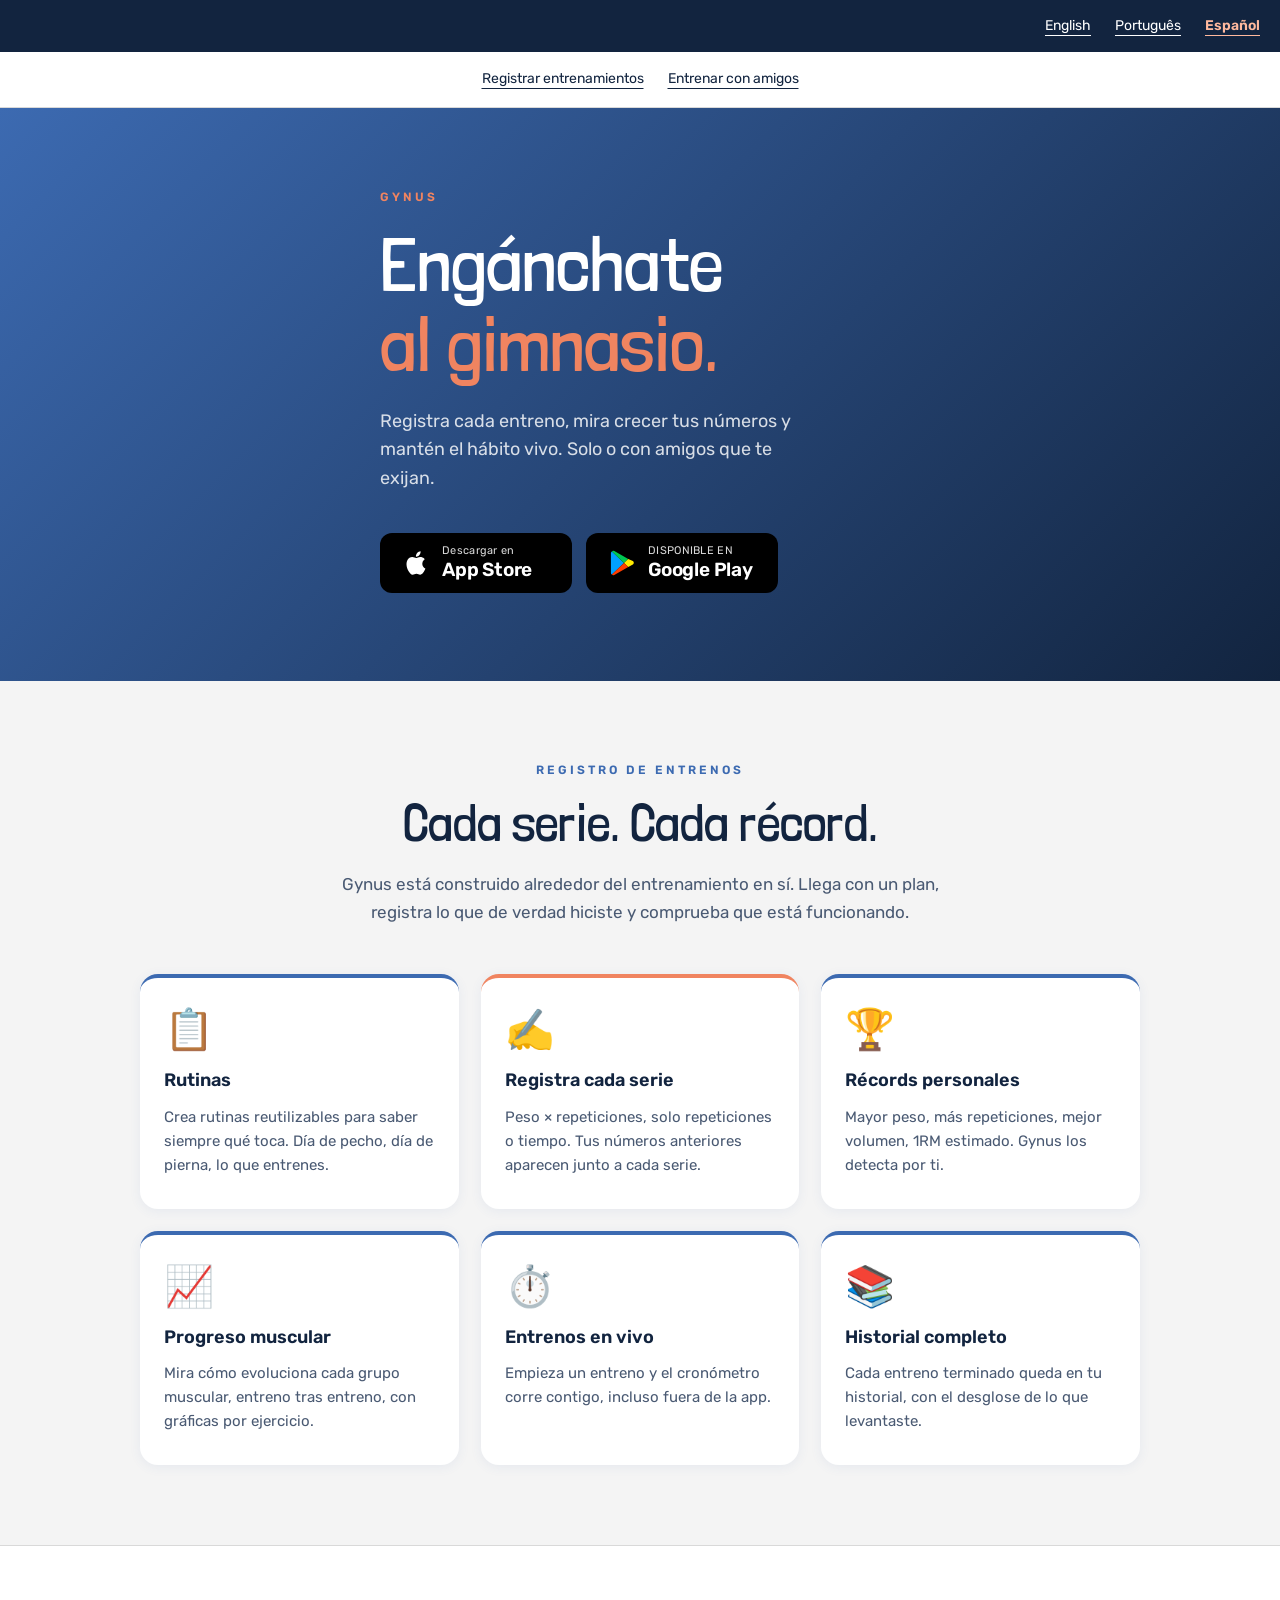
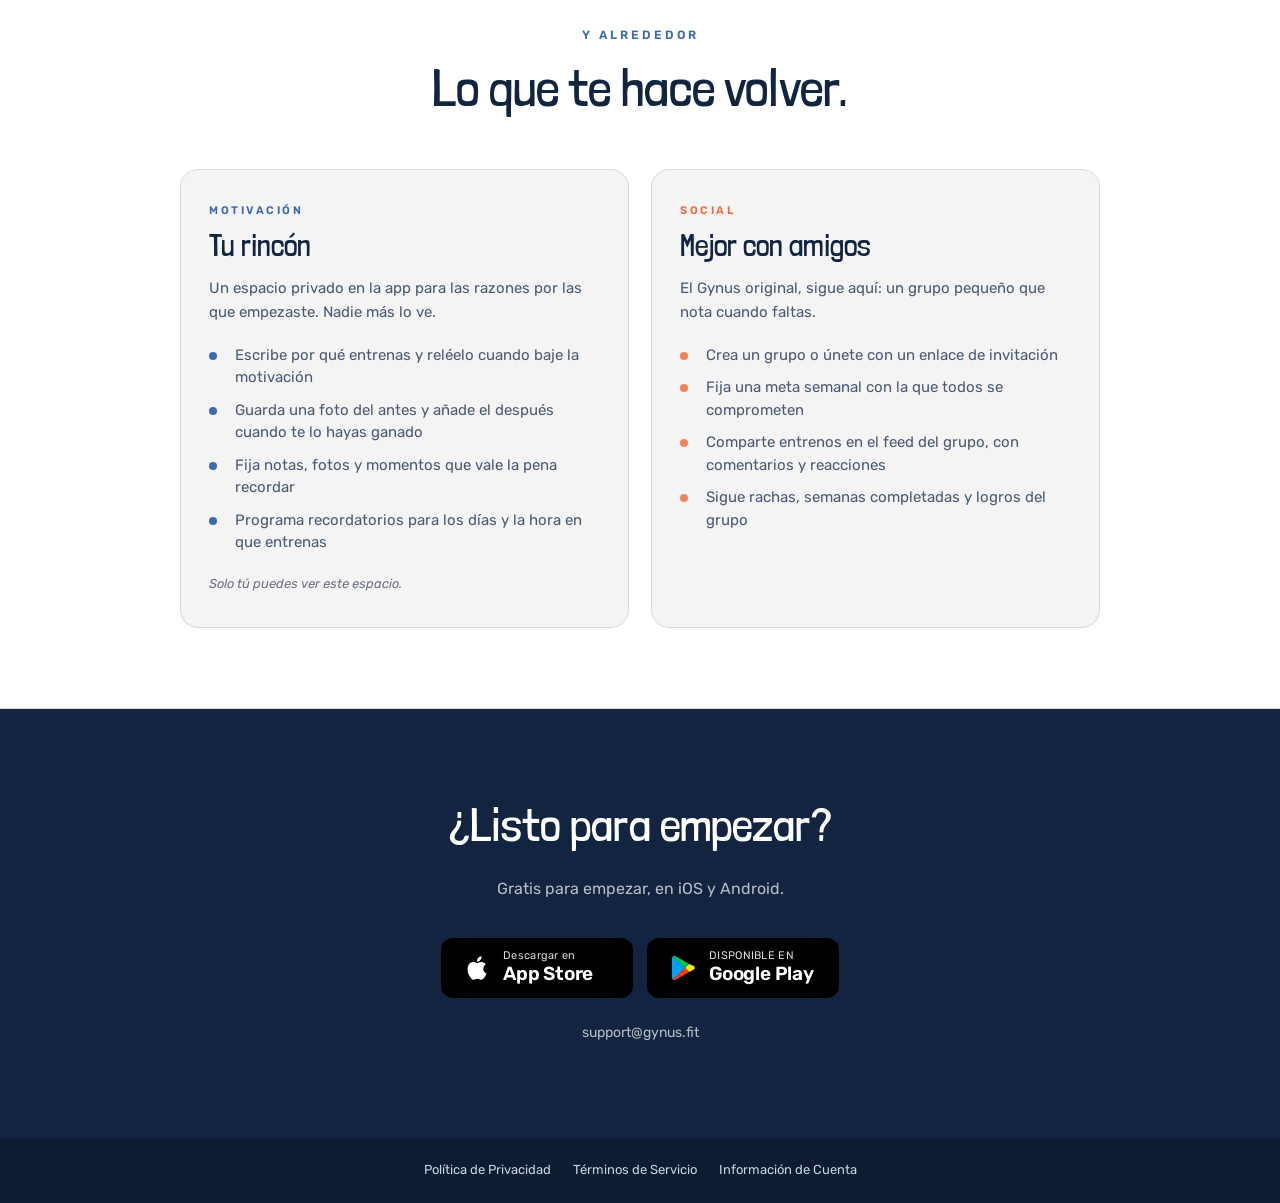
==== es/index.html @ f11f571f "Add static language pages and search discovery metadata" ====
<!DOCTYPE html>
<html lang="es">
  <head>
    <meta charset="UTF-8" />
    <meta name="viewport" content="width=device-width, initial-scale=1.0" />
    <title>Gynus: Registro de Entrenos y Gimnasio</title>
    <meta name="description" content="Gynus es una app de registro de entrenos que te mantiene constante. Crea rutinas, registra cada serie, sigue récords y progreso muscular. Mantente responsable con amigos." />
    <link rel="icon" type="image/png" href="/mascot.png" />
    <link rel="preconnect" href="https://fonts.googleapis.com" />
    <link rel="preconnect" href="https://fonts.gstatic.com" crossorigin />
    <link
      href="https://fonts.googleapis.com/css2?family=Londrina+Solid:wght@300;400&family=Rubik:wght@400;500;600;700&display=swap"
      rel="stylesheet"
    />
    <link rel="stylesheet" href="/styles.css" />
  <link rel="canonical" href="https://gynus.fit/es/" />
    <meta property="og:type" content="website" />
    <meta property="og:site_name" content="Gynus" />
    <meta property="og:title" content="Gynus: Registro de Entrenos y Gimnasio" />
    <meta property="og:description" content="Gynus es una app de registro de entrenos que te mantiene constante. Crea rutinas, registra cada serie, sigue récords y progreso muscular. Mantente responsable con amigos." />
    <meta property="og:url" content="https://gynus.fit/es/" />
    <meta property="og:locale" content="es_ES" />
    <meta property="og:image" content="https://gynus.fit/assets/social-card.png" />
    <meta property="og:image:width" content="1200" />
    <meta property="og:image:height" content="630" />
    <meta property="og:image:alt" content="Gynus — Seu treino. Sua turma." />
    <meta name="twitter:card" content="summary_large_image" />
    <meta name="twitter:title" content="Gynus: Registro de Entrenos y Gimnasio" />
    <meta name="twitter:description" content="Gynus es una app de registro de entrenos que te mantiene constante. Crea rutinas, registra cada serie, sigue récords y progreso muscular. Mantente responsable con amigos." />
    <meta name="twitter:image" content="https://gynus.fit/assets/social-card.png" />
    <meta name="twitter:image:alt" content="Gynus — Seu treino. Sua turma." />
    <link rel="alternate" hreflang="en" href="https://gynus.fit/" />
    <link rel="alternate" hreflang="pt-BR" href="https://gynus.fit/pt-br/" />
    <link rel="alternate" hreflang="es" href="https://gynus.fit/es/" />
    <link rel="alternate" hreflang="x-default" href="https://gynus.fit/" />
    <script type="application/ld+json">{
  "@context": "https://schema.org",
  "@graph": [
    {
      "@type": "WebSite",
      "@id": "https://gynus.fit/#website",
      "url": "https://gynus.fit/",
      "name": "Gynus",
      "inLanguage": [
        "en",
        "pt-BR",
        "es"
      ]
    },
    {
      "@type": "Person",
      "@id": "https://gynus.fit/#developer",
      "name": "Kedson Alves da Silva"
    },
    {
      "@type": "MobileApplication",
      "@id": "https://gynus.fit/#app",
      "name": "Gynus",
      "url": "https://gynus.fit/",
      "description": "Gynus es una app de registro de entrenos que te mantiene constante. Crea rutinas, registra cada serie, sigue récords y progreso muscular. Mantente responsable con amigos.",
      "applicationCategory": "HealthApplication",
      "operatingSystem": [
        "iOS",
        "Android"
      ],
      "inLanguage": [
        "en",
        "pt-BR",
        "es"
      ],
      "author": {
        "@id": "https://gynus.fit/#developer"
      },
      "image": "https://gynus.fit/mascot.png",
      "installUrl": [
        "https://apps.apple.com/app/id6764876378",
        "https://play.google.com/store/apps/details?id=fit.gynus.app"
      ],
      "sameAs": [
        "https://apps.apple.com/app/id6764876378",
        "https://play.google.com/store/apps/details?id=fit.gynus.app"
      ]
    }
  ]
}</script>
  </head>
  <body class="marketing">
    <a class="skip-link" href="#main">Saltar al contenido</a>
    <div class="site">
      <header class="lang-bar"><nav class="language-links" aria-label="Idioma"><a href="/" lang="en" hreflang="en">English</a><a href="/pt-br/" lang="pt-BR" hreflang="pt-BR">Português</a><a href="/es/" lang="es" hreflang="es" aria-current="page">Español</a></nav></header>
<nav class="topic-nav" aria-label="Conoce Gynus"><a href="#track-title">Registrar entrenamientos</a><a href="#groups-title">Entrenar con amigos</a></nav>

      <main class="home-main" id="main">
        <section class="hero" aria-labelledby="hero-title">
          <div class="hero-content">
            <p class="hero-eyebrow">Gynus</p>
            <h1 class="hero-title" id="hero-title">
              <span>Engánchate</span><br />
              <span class="hero-title-accent">al gimnasio.</span>
            </h1>
            <p class="hero-subtitle">Registra cada entreno, mira crecer tus números y mantén el hábito vivo. Solo o con amigos que te exijan.</p>
            <div class="store-buttons">
              <a
                class="store-badge"
                href="https://apps.apple.com/app/id6764876378"
                target="_blank"
                rel="noreferrer"
                aria-label="Download on the App Store"
              >
                <svg width="28" height="34" viewBox="0 0 24 24" fill="white" aria-hidden="true">
                  <path d="M18.71 19.5c-.83 1.24-1.71 2.45-3.05 2.47-1.34.03-1.77-.79-3.29-.79-1.53 0-2 .77-3.27.82-1.31.05-2.3-1.32-3.14-2.53C4.25 17 2.94 12.45 4.7 9.39c.87-1.52 2.43-2.48 4.12-2.51 1.28-.02 2.5.87 3.29.87.78 0 2.26-1.07 3.8-.91.65.03 2.47.26 3.64 1.98-.09.06-2.17 1.28-2.15 3.81.03 3.02 2.65 4.03 2.68 4.04-.03.07-.42 1.44-1.38 2.83M13 3.5c.73-.83 1.94-1.46 2.94-1.5.13 1.17-.34 2.35-1.04 3.19-.69.85-1.83 1.51-2.95 1.42-.15-1.15.41-2.35 1.05-3.11z" />
                </svg>
                <span class="store-badge-text">
                  <span class="store-badge-sub">Descargar en</span>
                  <span class="store-badge-name">App Store</span>
                </span>
              </a>
              <a
                class="store-badge"
                href="https://play.google.com/store/apps/details?id=fit.gynus.app"
                target="_blank"
                rel="noreferrer"
                aria-label="Get it on Google Play"
              >
                <svg width="28" height="34" viewBox="0 0 48 48" aria-hidden="true">
                  <path fill="#00A0FF" d="M6.7 4.2A3.1 3.1 0 0 0 5 7v34a3.1 3.1 0 0 0 1.7 2.8L27.5 24 6.7 4.2z" />
                  <path fill="#00C853" d="m27.5 24 7.2-6.9L10.8 3.5a3.2 3.2 0 0 0-4.1.7L27.5 24z" />
                  <path fill="#FFEA00" d="m34.7 17.1-7.2 6.9 7.2 6.9 7.9-4.5c2.2-1.3 2.2-4.5 0-5.8l-7.9-3.5z" />
                  <path fill="#FF3D00" d="M6.7 43.8a3.2 3.2 0 0 0 4.1.7l23.9-13.6-7.2-6.9L6.7 43.8z" />
                </svg>
                <span class="store-badge-text">
                  <span class="store-badge-sub">DISPONIBLE EN</span>
                  <span class="store-badge-name">Google Play</span>
                </span>
              </a>
            </div>
          </div>


        </section>


        <section class="features" aria-labelledby="track-title">
          <p class="features-eyebrow">Registro de entrenos</p>
          <h2 class="features-title" id="track-title">Cada serie. Cada récord.</h2>
          <p class="features-lead">Gynus está construido alrededor del entrenamiento en sí. Llega con un plan, registra lo que de verdad hiciste y comprueba que está funcionando.</p>
          <div class="cards-grid">
            <div class="feat-card">
              <span class="feat-icon" aria-hidden="true">📋</span>
              <h3 class="feat-title">Rutinas</h3>
              <p class="feat-body">Crea rutinas reutilizables para saber siempre qué toca. Día de pecho, día de pierna, lo que entrenes.</p>
            </div>
            <div class="feat-card">
              <span class="feat-icon" aria-hidden="true">✍️</span>
              <h3 class="feat-title">Registra cada serie</h3>
              <p class="feat-body">Peso × repeticiones, solo repeticiones o tiempo. Tus números anteriores aparecen junto a cada serie.</p>
            </div>
            <div class="feat-card">
              <span class="feat-icon" aria-hidden="true">🏆</span>
              <h3 class="feat-title">Récords personales</h3>
              <p class="feat-body">Mayor peso, más repeticiones, mejor volumen, 1RM estimado. Gynus los detecta por ti.</p>
            </div>
            <div class="feat-card">
              <span class="feat-icon" aria-hidden="true">📈</span>
              <h3 class="feat-title">Progreso muscular</h3>
              <p class="feat-body">Mira cómo evoluciona cada grupo muscular, entreno tras entreno, con gráficas por ejercicio.</p>
            </div>
            <div class="feat-card">
              <span class="feat-icon" aria-hidden="true">⏱️</span>
              <h3 class="feat-title">Entrenos en vivo</h3>
              <p class="feat-body">Empieza un entreno y el cronómetro corre contigo, incluso fuera de la app.</p>
            </div>
            <div class="feat-card">
              <span class="feat-icon" aria-hidden="true">📚</span>
              <h3 class="feat-title">Historial completo</h3>
              <p class="feat-body">Cada entreno terminado queda en tu historial, con el desglose de lo que levantaste.</p>
            </div>
          </div>
        </section>


        <section class="section-alt" aria-labelledby="more-title">
          <p class="features-eyebrow">Y alrededor</p>
          <h2 class="features-title" id="more-title">Lo que te hace volver.</h2>
          <div class="duo-row">
            <div class="duo-card">
              <p class="duo-eyebrow">Motivación</p>
              <h3 class="duo-title">Tu rincón</h3>
              <p class="duo-body">Un espacio privado en la app para las razones por las que empezaste. Nadie más lo ve.</p>
              <ul class="duo-list">
                <li>Escribe por qué entrenas y reléelo cuando baje la motivación</li>
                <li>Guarda una foto del antes y añade el después cuando te lo hayas ganado</li>
                <li>Fija notas, fotos y momentos que vale la pena recordar</li>
                <li>Programa recordatorios para los días y la hora en que entrenas</li>
              </ul>
              <p class="privacy-note">Solo tú puedes ver este espacio.</p>
            </div>
            <div class="duo-card">
              <p class="duo-eyebrow">Social</p>
              <h3 class="duo-title" id="groups-title">Mejor con amigos</h3>
              <p class="duo-body">El Gynus original, sigue aquí: un grupo pequeño que nota cuando faltas.</p>
              <ul class="duo-list">
                <li>Crea un grupo o únete con un enlace de invitación</li>
                <li>Fija una meta semanal con la que todos se comprometen</li>
                <li>Comparte entrenos en el feed del grupo, con comentarios y reacciones</li>
                <li>Sigue rachas, semanas completadas y logros del grupo</li>
              </ul>
            </div>
          </div>
        </section>

        <section class="cta" aria-labelledby="cta-title">
          <h2 class="cta-title" id="cta-title">¿Listo para empezar?</h2>
          <p class="cta-sub">Gratis para empezar, en iOS y Android.</p>
          <div class="store-buttons">
            <a
              class="store-badge"
              href="https://apps.apple.com/app/id6764876378"
              target="_blank"
              rel="noreferrer"
              aria-label="Download on the App Store"
            >
              <svg width="28" height="34" viewBox="0 0 24 24" fill="white" aria-hidden="true">
                <path d="M18.71 19.5c-.83 1.24-1.71 2.45-3.05 2.47-1.34.03-1.77-.79-3.29-.79-1.53 0-2 .77-3.27.82-1.31.05-2.3-1.32-3.14-2.53C4.25 17 2.94 12.45 4.7 9.39c.87-1.52 2.43-2.48 4.12-2.51 1.28-.02 2.5.87 3.29.87.78 0 2.26-1.07 3.8-.91.65.03 2.47.26 3.64 1.98-.09.06-2.17 1.28-2.15 3.81.03 3.02 2.65 4.03 2.68 4.04-.03.07-.42 1.44-1.38 2.83M13 3.5c.73-.83 1.94-1.46 2.94-1.5.13 1.17-.34 2.35-1.04 3.19-.69.85-1.83 1.51-2.95 1.42-.15-1.15.41-2.35 1.05-3.11z" />
              </svg>
              <span class="store-badge-text">
                <span class="store-badge-sub">Descargar en</span>
                <span class="store-badge-name">App Store</span>
              </span>
            </a>
            <a
              class="store-badge"
              href="https://play.google.com/store/apps/details?id=fit.gynus.app"
              target="_blank"
              rel="noreferrer"
              aria-label="Get it on Google Play"
            >
              <svg width="28" height="34" viewBox="0 0 48 48" aria-hidden="true">
                <path fill="#00A0FF" d="M6.7 4.2A3.1 3.1 0 0 0 5 7v34a3.1 3.1 0 0 0 1.7 2.8L27.5 24 6.7 4.2z" />
                <path fill="#00C853" d="m27.5 24 7.2-6.9L10.8 3.5a3.2 3.2 0 0 0-4.1.7L27.5 24z" />
                <path fill="#FFEA00" d="m34.7 17.1-7.2 6.9 7.2 6.9 7.9-4.5c2.2-1.3 2.2-4.5 0-5.8l-7.9-3.5z" />
                <path fill="#FF3D00" d="M6.7 43.8a3.2 3.2 0 0 0 4.1.7l23.9-13.6-7.2-6.9L6.7 43.8z" />
              </svg>
              <span class="store-badge-text">
                <span class="store-badge-sub">DISPONIBLE EN</span>
                <span class="store-badge-name">Google Play</span>
              </span>
            </a>
          </div>
          <p class="support">
            <a href="mailto:support@gynus.fit">support@gynus.fit</a>
          </p>
        </section>
      </main>

      <footer class="site-footer">
        <nav class="footer-nav" aria-label="Footer">
          <a href="/privacy.html">Política de Privacidad</a>
          <a href="/terms.html">Términos de Servicio</a>
          <a href="/accountInfo.html">Información de Cuenta</a>
        </nav>
      </footer>
    </div>


  </body>
</html>
---- styles.css ----
:root {
  color-scheme: light;
  --bg: #f4f4f4;
  --surface: #ffffff;
  --border: #d9d9d9;
  --text: #12243f;
  --text-soft: #4a5a73;
  --muted: #6b7280;
  --primary: #3c6ab1;
  --primary-deep: #12243f;
  --accent: #f08460;
  --accent-deep: #ee6a3e;
  --font-body: "Rubik", -apple-system, BlinkMacSystemFont, "Segoe UI", sans-serif;
  --font-display: "Londrina Solid", -apple-system, BlinkMacSystemFont, sans-serif;
}

* {
  box-sizing: border-box;
}

html,
body {
  min-height: 100%;
}

body {
  margin: 0;
  background: var(--bg);
  color: var(--text);
  font-family: var(--font-body);
  line-height: 1.6;
  -webkit-font-smoothing: antialiased;
  -moz-osx-font-smoothing: grayscale;
}

a {
  color: inherit;
}

img {
  max-width: 100%;
  display: block;
  border-radius: 60px;
}

/* ─── Shared site primitives ─── */

.site {
  min-height: 100vh;
  display: flex;
  flex-direction: column;
}

.lang-bar {
  display: flex;
  justify-content: flex-end;
  padding: 10px 20px;
  background: var(--primary-deep);
}

.lang-select {
  background: transparent;
  border: 1px solid rgba(255, 255, 255, 0.3);
  color: rgba(255, 255, 255, 0.85);
  padding: 5px 12px;
  font-size: 13px;
  font-family: inherit;
  border-radius: 6px;
  cursor: pointer;
}

.lang-select:hover {
  border-color: rgba(255, 255, 255, 0.6);
}

.lang-content {
  display: contents;
}

.lang-content[hidden] {
  display: none;
}

.site-footer {
  background: #0d1c30;
  padding: 22px 24px;
  text-align: center;
}

.footer-nav {
  display: flex;
  justify-content: center;
  gap: 22px;
  flex-wrap: wrap;
}

.footer-nav a {
  color: rgba(255, 255, 255, 0.5);
  text-decoration: none;
  font-size: 13px;
}

.footer-nav a:hover,
.footer-nav a[aria-current="page"] {
  color: rgba(255, 255, 255, 0.9);
  text-decoration: underline;
}

/* ─── Home page (index.html) ─── */

.home-main {
  flex: 1;
  display: flex;
  flex-direction: column;
}

.hero {
  background: linear-gradient(135deg, var(--primary) 0%, var(--primary-deep) 100%);
  padding: 80px 24px 88px;
  display: flex;
  align-items: center;
  justify-content: center;
  gap: 56px;
  min-height: 480px;
}

.hero-content {
  max-width: 520px;
  flex: 1;
}

.hero-eyebrow {
  font-size: 12px;
  letter-spacing: 3px;
  color: var(--accent);
  text-transform: uppercase;
  font-weight: 600;
  margin: 0 0 18px;
}

.hero-title {
  font-family: var(--font-display);
  font-weight: 300;
  font-size: clamp(48px, 7vw, 76px);
  line-height: 1.05;
  color: #ffffff;
  margin: 0 0 22px;
}

.hero-title-accent {
  color: var(--accent);
}

.hero-subtitle {
  font-size: 18px;
  color: rgba(255, 255, 255, 0.82);
  line-height: 1.6;
  margin: 0 0 40px;
  max-width: 440px;
}

.hero-mascot {
  flex-shrink: 0;
  width: 280px;
  background: #F4F4F4;
  border-radius: 50%;
  padding: 28px;
  box-shadow: 0 20px 60px rgba(0, 0, 0, 0.28);
  aspect-ratio: 1;
  display: flex;
  align-items: center;
  justify-content: center;
}

.hero-mascot img {
  width: 100%;
  height: 100%;
  object-fit: contain;
}

.store-buttons {
  display: flex;
  gap: 14px;
  flex-wrap: wrap;
  align-items: center;
}

.store-badge {
  display: inline-flex;
  align-items: center;
  gap: 12px;
  background: #000;
  color: #fff;
  padding: 12px 22px;
  border-radius: 12px;
  text-decoration: none;
  height: 60px;
  min-width: 192px;
  transition: transform 0.15s ease, box-shadow 0.15s ease;
}

.store-badge:hover {
  transform: translateY(-2px);
  box-shadow: 0 8px 20px rgba(0, 0, 0, 0.3);
}

.store-badge svg {
  flex-shrink: 0;
}

.store-badge-text {
  display: flex;
  flex-direction: column;
  line-height: 1.1;
  text-align: left;
}

.store-badge-sub {
  font-size: 11px;
  opacity: 0.85;
  letter-spacing: 0.3px;
  margin-bottom: 2px;
}

.store-badge-name {
  font-size: 19px;
  font-weight: 600;
  letter-spacing: -0.2px;
}

.features {
  background: var(--bg);
  padding: 80px 24px;
  text-align: center;
}

.features-eyebrow {
  font-size: 12px;
  letter-spacing: 3px;
  color: var(--primary);
  text-transform: uppercase;
  font-weight: 600;
  margin: 0 0 14px;
}

.features-title {
  font-family: var(--font-display);
  font-weight: 300;
  font-size: clamp(36px, 5vw, 52px);
  color: var(--text);
  margin: 0 0 52px;
  line-height: 1.1;
}

.features-lead {
  font-size: 17px;
  color: var(--text-soft);
  max-width: 620px;
  margin: -32px auto 48px;
  line-height: 1.6;
}

.cards-row {
  display: flex;
  gap: 22px;
  justify-content: center;
  max-width: 920px;
  margin: 0 auto;
}

/* Detailed workout feature grid. */
.cards-grid {
  display: grid;
  grid-template-columns: repeat(3, 1fr);
  gap: 22px;
  max-width: 1000px;
  margin: 0 auto;
  text-align: left;
}

.cards-grid .feat-card {
  text-align: left;
}

/* Paired feature sections. */
.section-alt {
  background: var(--surface);
  padding: 80px 24px;
  text-align: center;
  border-top: 1px solid var(--border);
  border-bottom: 1px solid var(--border);
}

.duo-row {
  display: grid;
  grid-template-columns: repeat(2, 1fr);
  gap: 22px;
  max-width: 920px;
  margin: 0 auto;
  text-align: left;
}

.duo-card {
  background: var(--bg);
  border: 1px solid var(--border);
  border-radius: 18px;
  padding: 32px 28px;
}

.duo-eyebrow {
  font-size: 11px;
  letter-spacing: 2.5px;
  text-transform: uppercase;
  font-weight: 600;
  color: var(--primary);
  margin: 0 0 10px;
}

.duo-card:nth-child(2) .duo-eyebrow {
  color: var(--accent-deep);
}

.duo-title {
  font-family: var(--font-display);
  font-weight: 300;
  font-size: 30px;
  line-height: 1.15;
  color: var(--text);
  margin: 0 0 12px;
}

.duo-body {
  font-size: 15px;
  color: var(--text-soft);
  margin: 0 0 20px;
}

.duo-list {
  list-style: none;
  margin: 0;
  padding: 0;
  display: flex;
  flex-direction: column;
  gap: 10px;
}

.duo-list li {
  font-size: 15px;
  color: var(--text-soft);
  padding-left: 26px;
  position: relative;
  line-height: 1.5;
}

.duo-list li::before {
  content: "";
  position: absolute;
  left: 0;
  top: 8px;
  width: 8px;
  height: 8px;
  border-radius: 50%;
  background: var(--primary);
}

.duo-card:nth-child(2) .duo-list li::before {
  background: var(--accent);
}

.privacy-note {
  margin: 20px 0 0;
  font-size: 13px;
  color: var(--muted);
  font-style: italic;
}

.feat-card {
  background: var(--surface);
  border-radius: 18px;
  padding: 32px 24px;
  flex: 1;
  text-align: center;
  border-top: 4px solid var(--primary);
  min-width: 0;
  box-shadow: 0 2px 12px rgba(60, 106, 177, 0.08);
}

.feat-card:nth-child(2) {
  border-top-color: var(--accent);
}

.feat-icon {
  font-size: 40px;
  margin-bottom: 16px;
  display: block;
  line-height: 1;
}

.feat-title {
  font-weight: 600;
  font-size: 18px;
  color: var(--text);
  margin: 0 0 10px;
}

.feat-body {
  font-size: 15px;
  color: var(--text-soft);
  line-height: 1.6;
  margin: 0;
}

.cta {
  background: var(--primary-deep);
  padding: 80px 24px;
  text-align: center;
}

.cta-title {
  font-family: var(--font-display);
  font-weight: 300;
  font-size: clamp(32px, 4.5vw, 46px);
  color: #fff;
  margin: 0 0 14px;
}

.cta-sub {
  font-size: 16px;
  color: rgba(255, 255, 255, 0.7);
  margin: 0 0 36px;
}

.cta .store-buttons {
  justify-content: center;
}

.support {
  margin-top: 24px;
  font-size: 14px;
  color: rgba(255, 255, 255, 0.5);
}

.support a {
  color: rgba(255, 255, 255, 0.7);
  text-decoration: none;
}

.support a:hover {
  color: #fff;
  text-decoration: underline;
}

/* ─── Legal pages (privacy.html, terms.html, accountInfo.html) ─── */

.page-main {
  flex: 1;
  display: flex;
  flex-direction: column;
  width: min(960px, calc(100% - 32px));
  margin: 0 auto;
  padding: 32px 0 32px;
}

.page-main-narrow {
  width: min(800px, calc(100% - 32px));
}

.panel {
  background: var(--surface);
  border: 1px solid var(--border);
  border-radius: 12px;
  padding: 32px;
}

.legal-panel h1 {
  font-family: var(--font-display);
  font-weight: 300;
  font-size: clamp(2rem, 5vw, 3rem);
  line-height: 1.1;
  margin: 0 0 12px;
  color: var(--text);
}

.legal-panel h2 {
  margin: 32px 0 12px;
  font-size: 1.35rem;
  line-height: 1.2;
  color: var(--text);
}

.legal-panel h3 {
  margin: 24px 0 12px;
  font-size: 1.05rem;
  line-height: 1.3;
  color: var(--text);
}

.legal-panel p,
.legal-panel li {
  font-size: 1rem;
}

.legal-panel p {
  margin: 0 0 16px;
}

.legal-panel ul {
  margin: 0 0 16px 20px;
  padding: 0;
}

.meta {
  color: var(--muted);
  margin-top: 0;
}

.back-link {
  display: inline-block;
  margin-bottom: 16px;
  text-decoration: none;
  color: var(--primary);
  font-weight: 500;
}

.back-link:hover {
  text-decoration: underline;
}

/* ─── Buttons used by accountInfo.html ─── */

.button {
  display: inline-block;
  padding: 12px 18px;
  border: 1px solid var(--text);
  border-radius: 10px;
  text-decoration: none;
  font-weight: 600;
  margin-top: 8px;
}

.button-primary {
  background: var(--accent-deep);
  color: #fff;
  border-color: var(--accent-deep);
}

.button-primary:hover {
  background: var(--accent);
  border-color: var(--accent);
}

/* ─── Plan import handoff ─── */

.import-main {
  flex: 1;
  display: grid;
  place-items: center;
  padding-top: max(56px, env(safe-area-inset-top));
  padding-right: max(24px, env(safe-area-inset-right));
  padding-bottom: max(56px, env(safe-area-inset-bottom));
  padding-left: max(24px, env(safe-area-inset-left));
  background:
    radial-gradient(circle at 12% 18%, rgba(240, 132, 96, 0.25), transparent 30%),
    linear-gradient(135deg, var(--primary) 0%, var(--primary-deep) 100%);
}

.import-card {
  width: min(620px, 100%);
  padding: 44px;
  border-radius: 28px;
  background: var(--surface);
  border-top: 5px solid var(--accent);
  box-shadow: 0 24px 70px rgba(6, 18, 35, 0.3);
  text-align: center;
}

.import-logo {
  width: 172px;
  height: auto;
  margin: 0 auto 22px;
  border-radius: 0;
}

.import-eyebrow {
  margin: 0 0 10px;
  color: var(--accent-deep);
  font-size: 12px;
  font-weight: 600;
  letter-spacing: 3px;
  text-transform: uppercase;
}

.import-title {
  margin: 0 0 16px;
  color: var(--text);
  font-family: var(--font-display);
  font-size: clamp(42px, 7vw, 60px);
  font-weight: 300;
  line-height: 1.05;
}

.import-copy {
  max-width: 460px;
  margin: 0 auto 24px;
  color: var(--text-soft);
  font-size: 17px;
}

.import-status {
  display: flex;
  align-items: center;
  justify-content: center;
  gap: 10px;
  min-height: 28px;
  margin-bottom: 20px;
  color: var(--primary);
  font-size: 14px;
  font-weight: 600;
}

.import-spinner {
  width: 18px;
  height: 18px;
  border: 2px solid rgba(60, 106, 177, 0.2);
  border-top-color: var(--primary);
  border-radius: 50%;
  animation: import-spin 0.8s linear infinite;
}

.import-spinner[hidden] {
  display: none;
}

@keyframes import-spin {
  to { transform: rotate(360deg); }
}

.import-open.button {
  display: block;
  max-width: 320px;
  margin: 0 auto;
  padding: 14px 24px;
  border-radius: 999px;
  font-size: 17px;
}

.import-install {
  max-width: 420px;
  margin: 20px auto 18px;
  color: var(--muted);
  font-size: 14px;
  line-height: 1.5;
}

.import-store-buttons {
  justify-content: center;
}

.import-page .lang-bar {
  padding-top: max(10px, env(safe-area-inset-top));
  padding-right: max(20px, env(safe-area-inset-right));
  padding-left: max(20px, env(safe-area-inset-left));
}

.import-page .site-footer {
  padding-right: max(24px, env(safe-area-inset-right));
  padding-bottom: max(22px, calc(env(safe-area-inset-bottom) + 12px));
  padding-left: max(24px, env(safe-area-inset-left));
}

/* ─── Responsive ─── */

@media (max-width: 760px) {
  .hero {
    flex-direction: column;
    text-align: center;
    justify-content: center;
    padding: 28px 20px;
    gap: clamp(16px, 3vh, 30px);
    /* Fill the screen below the language bar so both store badges stay above the fold */
    min-height: calc(100vh - 52px);
    min-height: calc(100svh - 52px);
  }

  .hero-eyebrow {
    margin-bottom: 10px;
  }

  .hero-title {
    font-size: clamp(34px, 9vw, 56px);
    margin-bottom: 14px;
  }

  .hero-subtitle {
    font-size: 16px;
    line-height: 1.5;
    max-width: 100%;
    margin: 0 auto 22px;
  }

  .store-buttons {
    justify-content: center;
  }

  .hero-mascot {
    width: clamp(120px, 30vw, 190px);
    order: -1;
    padding: clamp(16px, 4vw, 24px);
  }

  .cards-row {
    flex-direction: column;
    max-width: 380px;
  }

  .cards-grid,
  .duo-row {
    grid-template-columns: 1fr;
    max-width: 420px;
  }

  .features-lead {
    font-size: 16px;
    margin: -24px auto 36px;
  }

  .duo-title {
    font-size: 26px;
  }

  .features,
  .section-alt,
  .cta {
    padding: 56px 20px;
  }
}

@media (max-width: 1000px) and (min-width: 761px) {
  .cards-grid {
    grid-template-columns: repeat(2, 1fr);
    max-width: 680px;
  }
}

@media (max-width: 480px) {
  .hero {
    gap: 14px;
  }

  .hero-mascot {
    width: clamp(104px, 28vw, 140px);
  }

  .hero-subtitle {
    font-size: 15px;
    margin-bottom: 18px;
  }

  .store-badge {
    width: 100%;
    justify-content: center;
  }

  .import-main {
    padding-top: max(28px, env(safe-area-inset-top));
    padding-right: max(24px, env(safe-area-inset-right));
    padding-bottom: max(28px, env(safe-area-inset-bottom));
    padding-left: max(24px, env(safe-area-inset-left));
  }

  .import-card {
    padding: 32px 24px;
    border-radius: 22px;
  }

  .import-logo {
    width: 142px;
    margin-bottom: 18px;
  }

  .import-copy {
    font-size: 15px;
  }
}

/* Static marketing pages: language belongs to the URL. */
.marketing .skip-link {
  position: absolute; left: 16px; top: -100px; z-index: 10;
  padding: 12px 18px; background: white; color: var(--text); border-radius: 8px;
}
.marketing .skip-link:focus { top: 12px; }
.marketing a:focus-visible, .marketing summary:focus-visible {
  outline: 3px solid var(--accent); outline-offset: 5px;
}
.language-links, .topic-nav { display: flex; flex-wrap: wrap; justify-content: center; gap: 12px 24px; }
.language-links a { color: white; font-size: 14px; padding: 5px 0; text-underline-offset: 5px; }
.language-links a[aria-current="page"] { color: #ffb99e; font-weight: 600; }
.topic-nav { background: var(--surface); padding: 16px 24px; border-bottom: 1px solid var(--border); }
.topic-nav a { color: var(--primary-deep); font-size: 14px; text-underline-offset: 5px; }
.marketing .footer-nav a { color: #cad3e0; }
.marketing .hero { scroll-margin-top: 24px; }
.marketing h2, .marketing h3 { scroll-margin-top: 24px; }
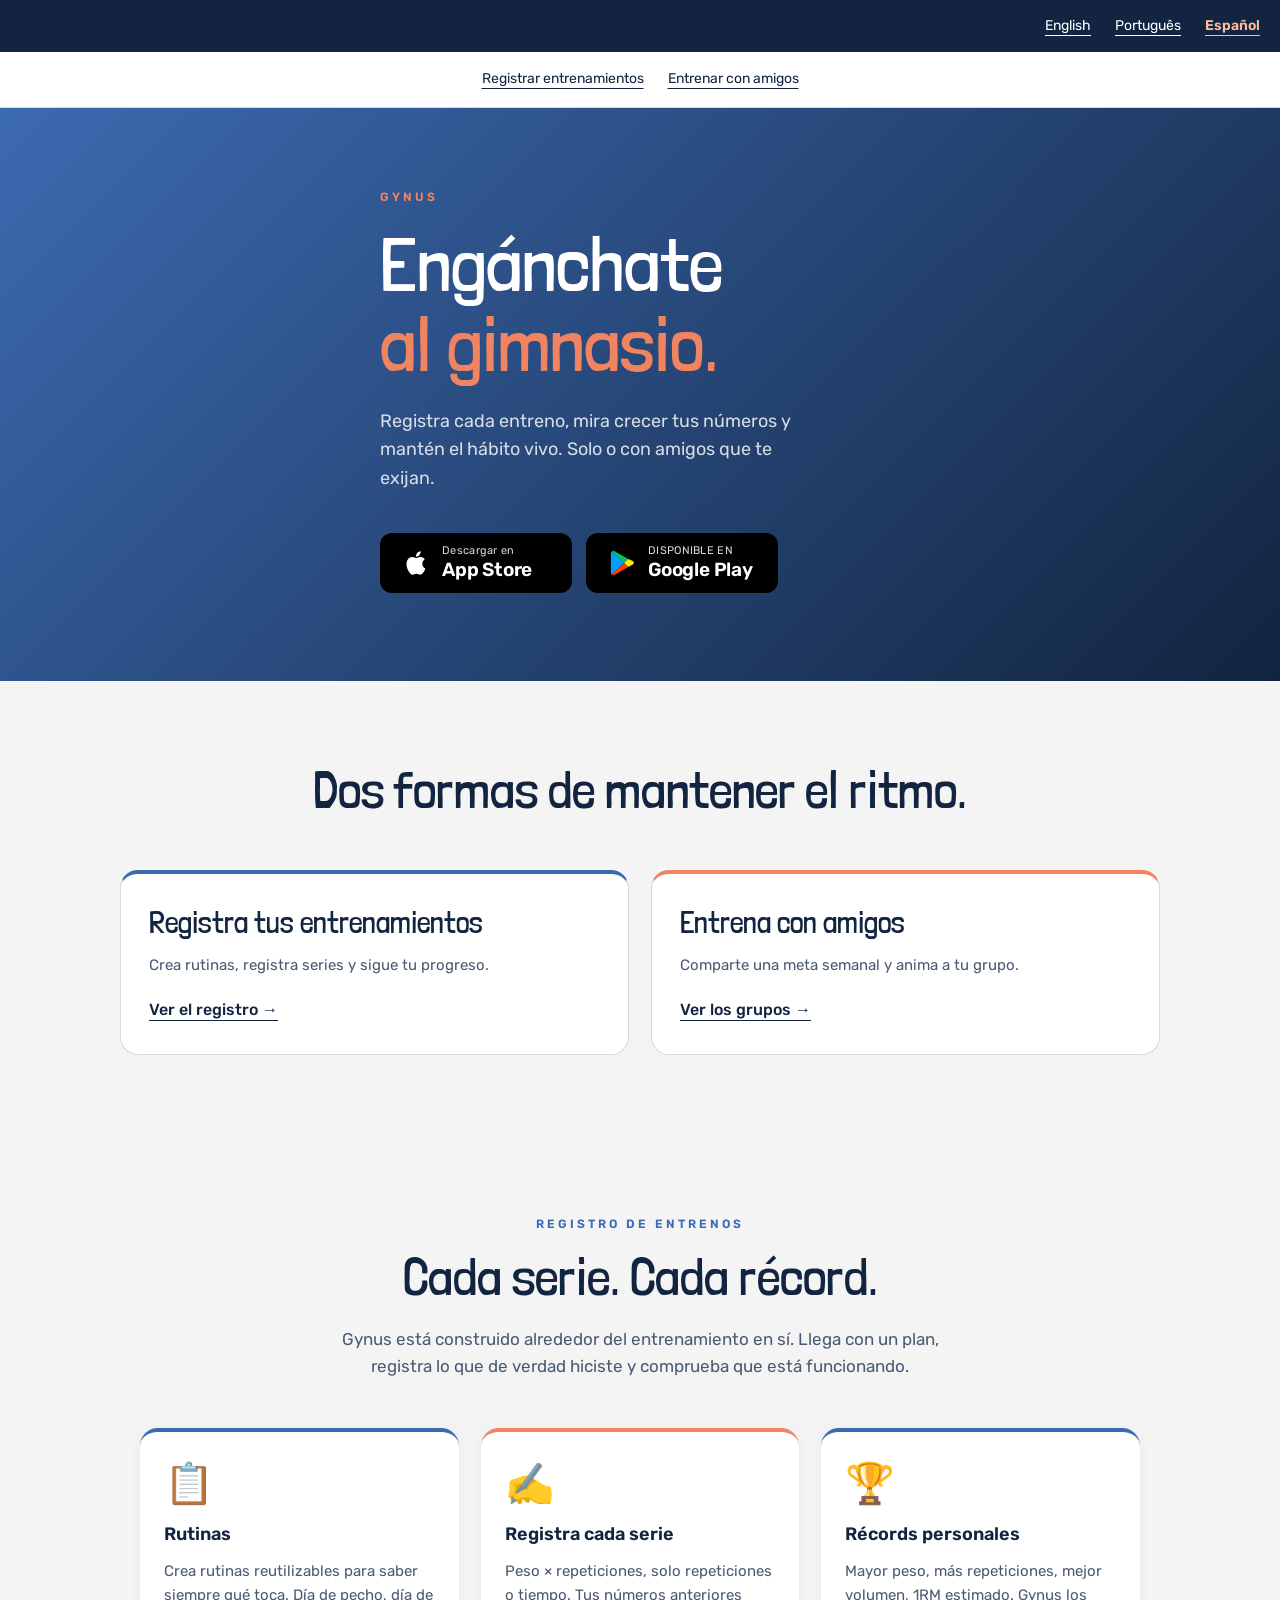
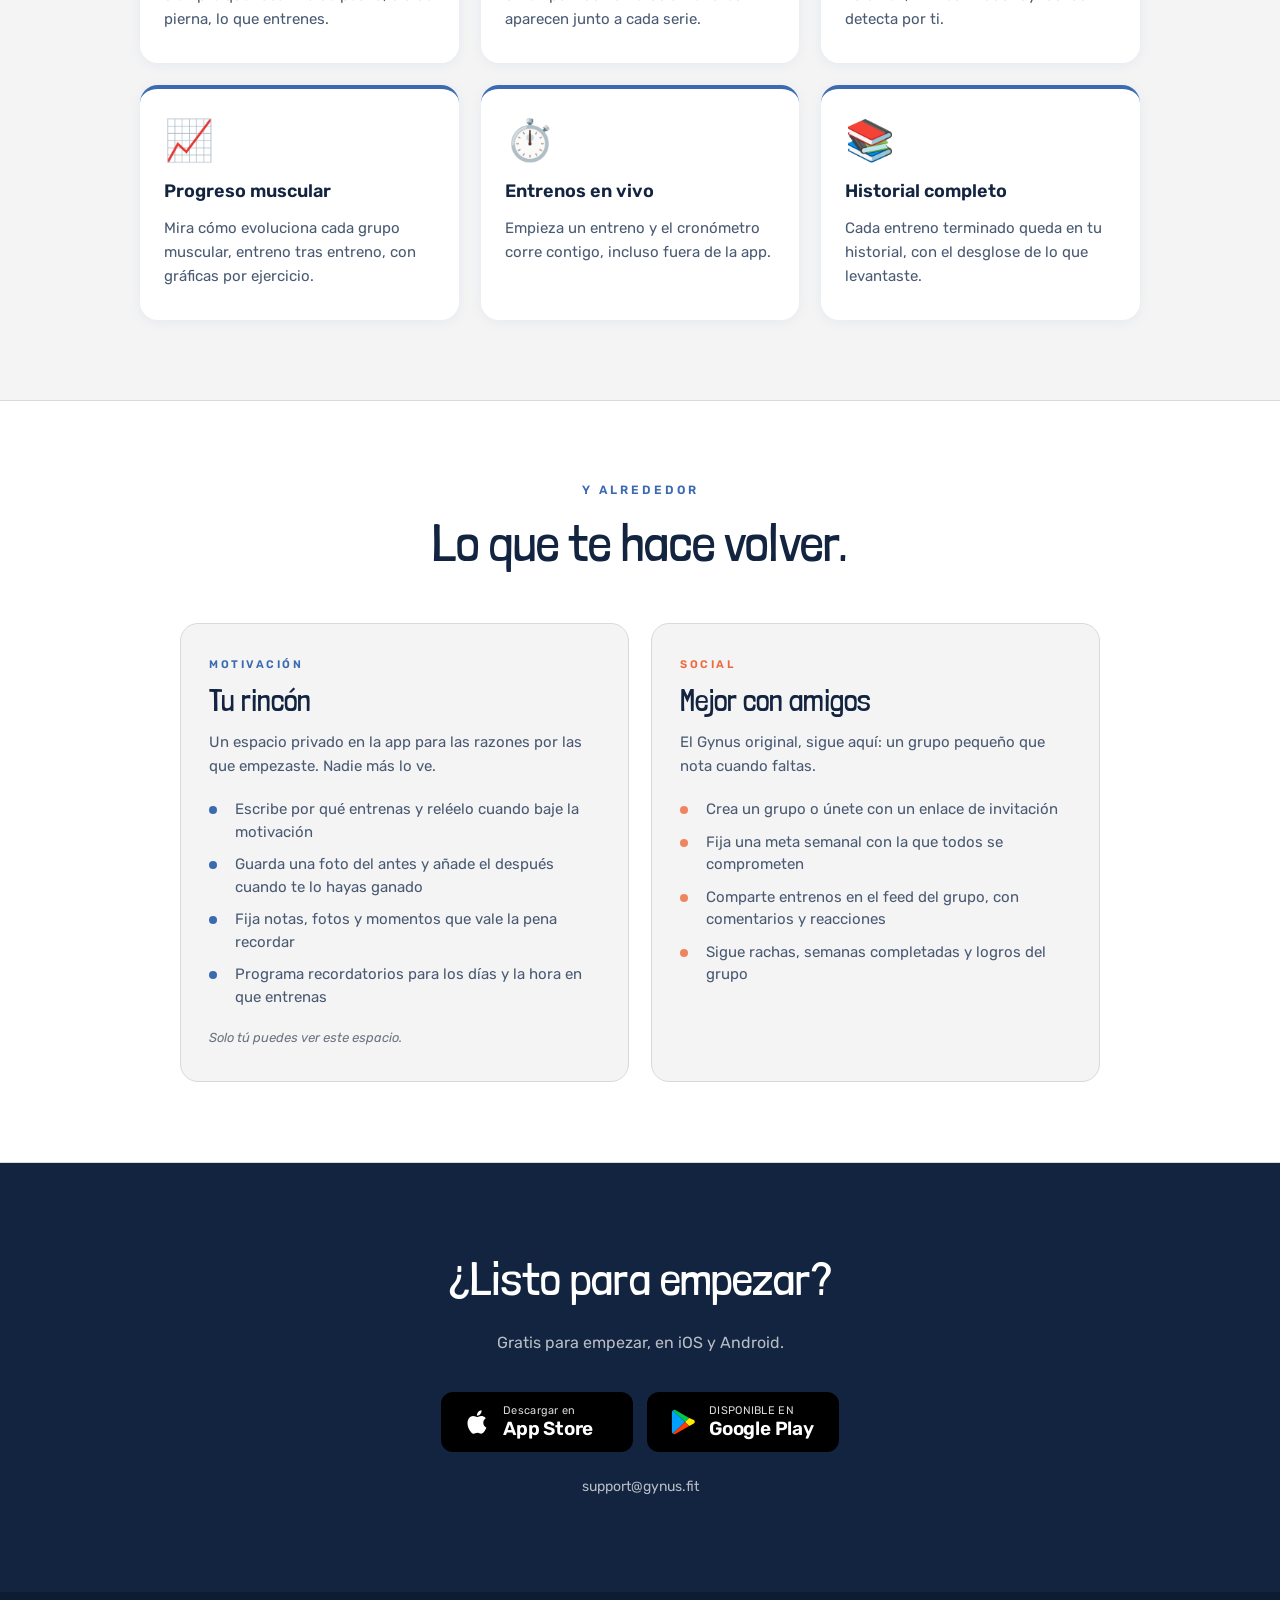
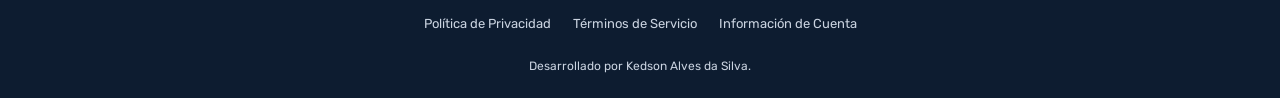
==== commit 397aee12: "Publish Portuguese product guides and discovery launch kit" ====
--- a/es/index.html
+++ b/es/index.html
@@ -87,15 +87,25 @@
   <body class="marketing">
     <a class="skip-link" href="#main">Saltar al contenido</a>
     <div class="site">
-      <header class="lang-bar"><nav class="language-links" aria-label="Idioma"><a href="/" lang="en" hreflang="en">English</a><a href="/pt-br/" lang="pt-BR" hreflang="pt-BR">Português</a><a href="/es/" lang="es" hreflang="es" aria-current="page">Español</a></nav></header>
-<nav class="topic-nav" aria-label="Conoce Gynus"><a href="#track-title">Registrar entrenamientos</a><a href="#groups-title">Entrenar con amigos</a></nav>
-
-      <main class="home-main" id="main">
+      <header class="lang-bar">
+<nav class="language-links" aria-label="Idioma">
+<a href="/" lang="en" hreflang="en">English</a>
+<a href="/pt-br/" lang="pt-BR" hreflang="pt-BR">Português</a>
+<a href="/es/" lang="es" hreflang="es" aria-current="page">Español</a>
+</nav>
+</header>
+<nav class="topic-nav" aria-label="Conoce Gynus">
+<a href="#track-title">Registrar entrenamientos</a>
+<a href="#groups-title">Entrenar con amigos</a>
+</nav>
+
+      <main class="home-main" id="main" tabindex="-1">
         <section class="hero" aria-labelledby="hero-title">
           <div class="hero-content">
             <p class="hero-eyebrow">Gynus</p>
             <h1 class="hero-title" id="hero-title">
-              <span>Engánchate</span><br />
+              <span>Engánchate</span>
+<br />
               <span class="hero-title-accent">al gimnasio.</span>
             </h1>
             <p class="hero-subtitle">Registra cada entreno, mira crecer tus números y mantén el hábito vivo. Solo o con amigos que te exijan.</p>
@@ -140,7 +150,22 @@
         </section>
 
 
-        <section class="features" aria-labelledby="track-title">
+        <section class="features" aria-labelledby="two-ways">
+<h2 class="features-title" id="two-ways">Dos formas de mantener el ritmo.</h2>
+<div class="duo-row pillar-grid">
+<article class="duo-card">
+<h3 class="duo-title">Registra tus entrenamientos</h3>
+<p class="duo-body">Crea rutinas, registra series y sigue tu progreso.</p>
+<a class="text-link" href="#track-title">Ver el registro →</a>
+</article>
+<article class="duo-card">
+<h3 class="duo-title">Entrena con amigos</h3>
+<p class="duo-body">Comparte una meta semanal y anima a tu grupo.</p>
+<a class="text-link" href="#groups-title">Ver los grupos →</a>
+</article>
+</div>
+</section>
+<section class="features" aria-labelledby="track-title">
           <p class="features-eyebrow">Registro de entrenos</p>
           <h2 class="features-title" id="track-title">Cada serie. Cada récord.</h2>
           <p class="features-lead">Gynus está construido alrededor del entrenamiento en sí. Llega con un plan, registra lo que de verdad hiciste y comprueba que está funcionando.</p>
@@ -259,7 +284,8 @@
           <a href="/terms.html">Términos de Servicio</a>
           <a href="/accountInfo.html">Información de Cuenta</a>
         </nav>
-      </footer>
+      <p class="developer-credit">Desarrollado por Kedson Alves da Silva.</p>
+</footer>
     </div>
 
 
--- a/styles.css
+++ b/styles.css
@@ -800,3 +800,53 @@
 .marketing .footer-nav a { color: #cad3e0; }
 .marketing .hero { scroll-margin-top: 24px; }
 .marketing h2, .marketing h3 { scroll-margin-top: 24px; }
+.marketing .lang-bar { align-items: center; gap: 20px; }
+.brand-link { margin-right: auto; color: white; font-weight: 600; font-size: 20px; text-decoration: none; }
+.language-home { color: white; font-size: 13px; }
+.hero-platforms { margin: 22px 0 0; font-size: 13px; color: #dce5f1; }
+.pillar-grid { max-width: 1040px; }
+.pillar-grid .duo-card { border-top: 4px solid var(--primary); background: white; display: flex; flex-direction: column; }
+.pillar-grid .duo-card:nth-child(2) { border-top-color: var(--accent); }
+.pillar-grid .text-link { margin-top: auto; }
+.text-link { font-weight: 500; color: var(--primary-deep); text-underline-offset: 5px; }
+.screenshots-grid { display: grid; grid-template-columns: repeat(3, minmax(0, 1fr)); gap: 44px; max-width: 920px; margin: 0 auto; }
+.app-shot { margin: 0; }
+.app-shot img { width: 100%; max-width: 280px; height: auto; margin: 0 auto; border-radius: 22px; box-shadow: 0 10px 30px #12243f15; border: 1px solid var(--border); }
+.app-shot figcaption { font-size: 14px; color: var(--text-soft); line-height: 1.6; margin: 22px auto 0; max-width: 300px; }
+.media-note { color: var(--text-soft); font-size: 13px; margin-top: 28px; }
+.faq { max-width: 780px; margin: 0 auto; text-align: left; }
+.faq details { padding: 22px 0; border-bottom: 1px solid var(--border); }
+.faq summary { cursor: pointer; font-weight: 500; font-size: 18px; }
+.faq p { color: var(--text-soft); }
+.developer-credit { color: #cad3e0; font-size: 12px; margin: 22px 0 0; }
+.article-wrap { width: min(100%, 1060px); padding: 24px 36px 72px; margin: 0 auto; }
+.breadcrumbs { display: flex; gap: 12px; flex-wrap: wrap; color: var(--text-soft); font-size: 13px; margin: 12px 0 40px; }
+.product-article { max-width: 940px; }
+.product-article h1 { font-family: var(--font-display); font-size: clamp(42px, 6vw, 66px); line-height: 1.12; font-weight: 400; max-width: 800px; margin: 12px 0 22px; }
+.article-lead { font-size: 20px; color: var(--text-soft); max-width: 780px; }
+.product-article section { margin-top: 52px; }
+.product-article h2 { font-family: var(--font-display); font-size: clamp(28px, 4vw, 38px); font-weight: 400; line-height: 1.2; margin: 0 0 20px; }
+.product-article h3 { font-size: 19px; }
+.product-article p, .product-article li { max-width: 740px; }
+.product-article li { margin-bottom: 12px; }
+.article-split { display: grid; grid-template-columns: minmax(0, 1fr) 260px; gap: 56px; align-items: start; }
+.article-split .app-shot { max-width: 260px; }
+.article-toc { display: flex; flex-wrap: wrap; gap: 12px 28px; padding: 18px 0; border-block: 1px solid var(--border); margin-top: 32px; }
+.related { background: white; border: 1px solid var(--border); border-radius: 18px; padding: 28px; margin-top: 52px; }
+.related a { display: block; margin-top: 16px; text-underline-offset: 4px; }
+@media (max-width: 760px) {
+  .marketing .hero { flex-direction: column; gap: 36px; }
+  .marketing .hero-mascot { width: 180px; padding: 20px; }
+  .pillar-grid { grid-template-columns: 1fr; }
+  .screenshots-grid { grid-template-columns: 1fr; gap: 44px; }
+  .app-shot img { max-width: 230px; }
+  .article-wrap { padding: 20px 24px 52px; }
+  .article-split { grid-template-columns: 1fr; gap: 28px; }
+  .article-split .app-shot { margin: 0 auto; }
+  .article-lead { font-size: 18px; }
+  .marketing .lang-bar { flex-wrap: wrap; gap: 10px 18px; }
+  .language-links { gap: 16px; }
+}
+@media (prefers-reduced-motion: reduce) {
+  .marketing .store-badge { transition: none; }
+}
